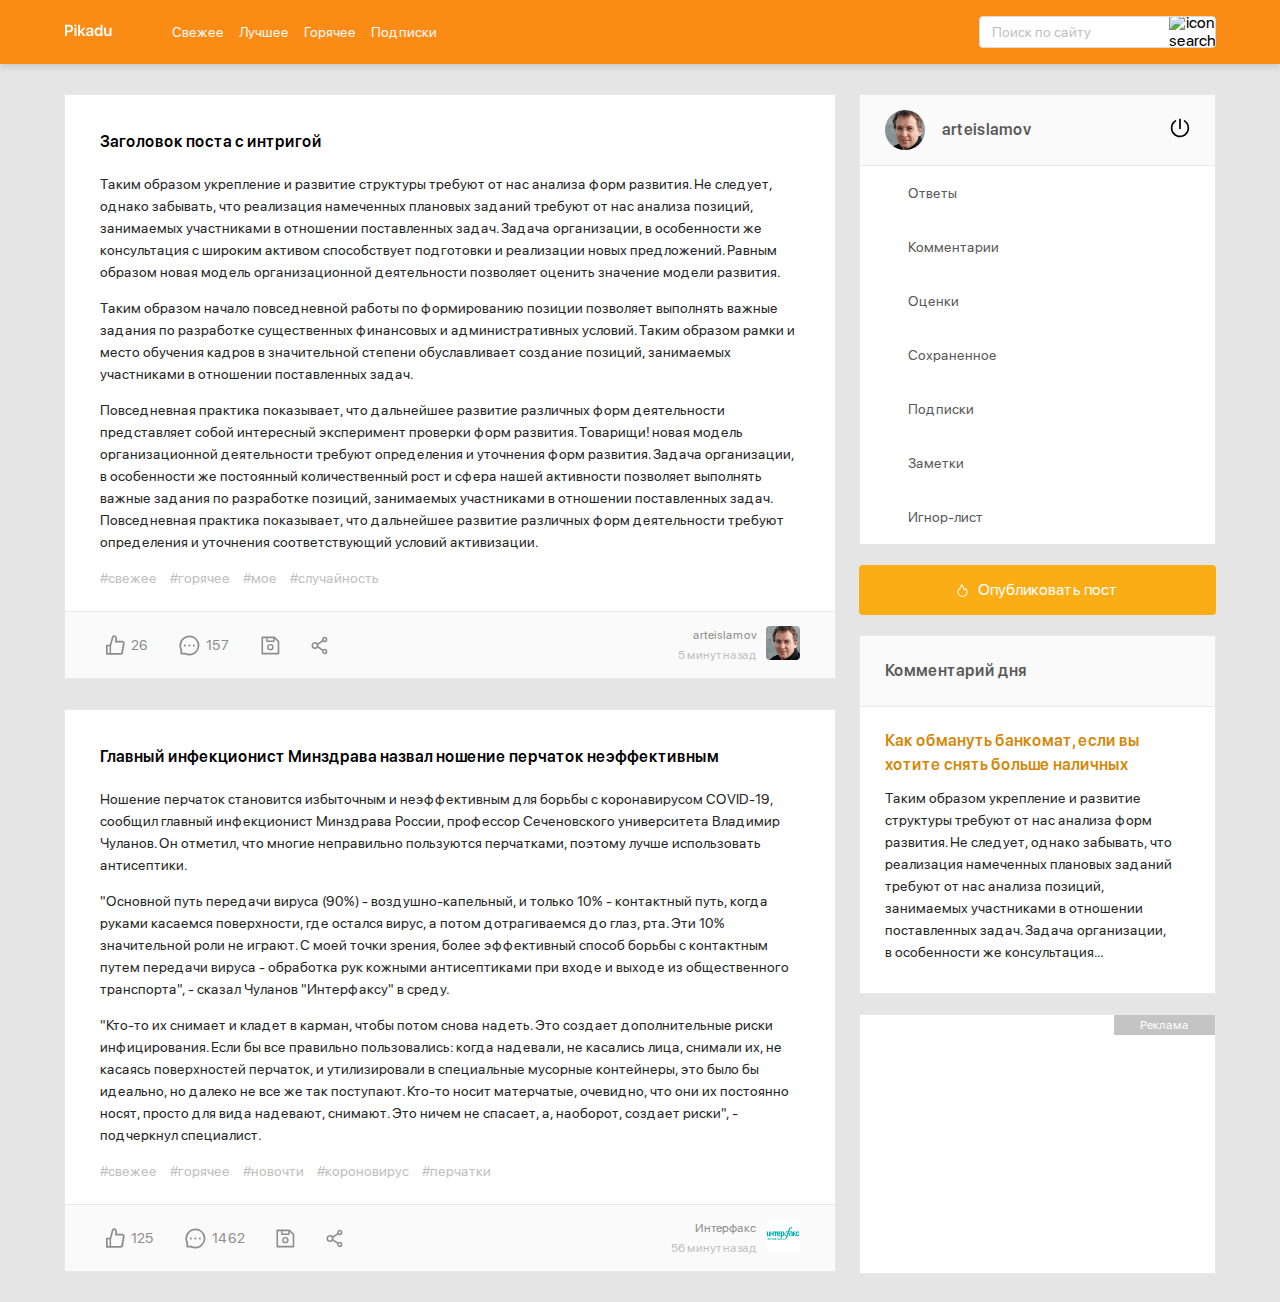
==== index.html @ c19d02a7 "Add files via upload" ====
<!DOCTYPE html>
<html lang="en">
<head>
  <meta charset="UTF-8">
  <meta name="viewport" content="width=device-width, initial-scale=1.0">
  <title>Pikadu - главная</title>
  <link rel="stylesheet" href="css/style.css">
  <link rel="stylesheet" href="css/normalize.css">
</head>
<body>

  <header class="header">
    <div class="header-wrapper">
      <a href="/" class="header-logo">
        <img class="header-logo-image" src="img/logo.svg" alt="logo">
      </a>
      <nav class="header-nav">
        <ul class="header-menu">
          <li class="header-item"><a href="#" class="header-menu-link">Свежее</a></li>
          <li class="header-item"><a href="#" class="header-menu-link">Лучшее</a></li>
          <li class="header-item"><a href="#" class="header-menu-link">Горячее</a></li>
          <li class="header-item"><a href="#" class="header-menu-link">Подписки</a></li>
        </ul>
      </nav>
      <div class="input-group search">
        <input type="search" class="search-input" placeholder="Поиск по сайту">
        <button class="search-button">
          <img src="IMG/search.svg" alt="icon search" class="search-icon">
        </button>
      </div>

      <a href="#" class="menu-toggle" id="menu-toggle">
        <span></span>
        <span></span>
        <span></span>
      </a> 

    </div>
    <!-- /.header-wrapper -->

  </header>

  <div class="content">
    <main class="posts">
      <section class="post">
        <div class="post-body">
          <h2 class="post-title">Заголовок поста с интригой</h2>
            <p class="post-text">Таким образом укрепление и развитие структуры требуют от нас анализа форм развития. Не следует, однако забывать, что реализация намеченных плановых заданий требуют от нас анализа позиций, занимаемых участниками в отношении поставленных задач. Задача организации, в особенности же консультация с широким активом способствует подготовки и реализации новых предложений. Равным образом новая модель организационной деятельности позволяет оценить значение модели развития.</p>
            <p class="post-text">Таким образом начало повседневной работы по формированию позиции позволяет выполнять важные задания по разработке существенных финансовых и административных условий. Таким образом рамки и место обучения кадров в значительной степени обуславливает создание позиций, занимаемых участниками в отношении поставленных задач.</p>
            <p class="post-text">Повседневная практика показывает, что дальнейшее развитие различных форм деятельности представляет собой интересный эксперимент проверки форм развития. Товарищи! новая модель организационной деятельности требуют определения и уточнения форм развития. Задача организации, в особенности же постоянный количественный рост и сфера нашей активности позволяет выполнять важные задания по разработке позиций, занимаемых участниками в отношении поставленных задач. Повседневная практика показывает, что дальнейшее развитие различных форм деятельности требуют определения и уточнения соответствующий  условий активизации. </p>
            <div class="tags">
              <a href="#" class="tag">#свежее</a>
              <a href="#" class="tag">#горячее</a>
              <a href="#" class="tag">#мое</a>
              <a href="#" class="tag">#случайность</a>
            </div>
        </div>
            <div class="post-footer">
              <div class="post-buttons">
                <button class="post-button likes">
                  <svg width="19" height="20" class="icon icon-like">
                    <use xlink:href="img/icons.svg#like"></use>
                  </svg>
                  <span class="likes-counter">26</span>
                </button>
                <button class="post-button comments">
                  <svg width="21" height="21" class="icon icon-comment">
                    <use xlink:href="img/icons.svg#comment"></use>
                  </svg>
                  <span class="comments-counter">157</span>
                </button>
                <button class="post-button save">
                  <svg width="19" height="19" class="icon icon-save">
                    <use xlink:href="img/icons.svg#save"></use>
                  </svg>
                </button>
                <button class="post-button share">
                  <svg width="17" height="19" class="icon icon-share">
                    <use xlink:href="img/icons.svg#share"></use>
                  </svg>                  
                </button>
              </div>
              <div class="post-author">
                <div class="author-about">
                  <a href="#" class="author-usename">arteislamov</a>
                  <span class="post-time">5 минут назад</span>
                </div>
                <a href="#" class="author-link"><img src="img/avatar.jpg" alt="avatar" class="author-avatar"></a>
              </div>
            </div>
      </section>

      <section class="post">
        <div class="post-body">
          <h2 class="post-title">Главный инфекционист Минздрава назвал ношение перчаток неэффективным</h2>
            <p class="post-text">Ношение перчаток становится избыточным и неэффективным для борьбы с коронавирусом COVID-19, сообщил главный инфекционист Минздрава России, профессор Сеченовского университета Владимир Чуланов. Он отметил, что многие неправильно пользуются перчатками, поэтому лучше использовать антисептики.</p>
            <p class="post-text">"Основной путь передачи вируса (90%) - воздушно-капельный, и только 10% - контактный путь, когда руками касаемся поверхности, где остался вирус, а потом дотрагиваемся до глаз, рта. Эти 10% значительной роли не играют. С моей точки зрения, более эффективный способ борьбы с контактным путем передачи вируса - обработка рук кожными антисептиками при входе и выходе из общественного транспорта", - сказал Чуланов "Интерфаксу" в среду.</p>
            <p class="post-text">"Кто-то их снимает и кладет в карман, чтобы потом снова надеть. Это создает дополнительные риски инфицирования. Если бы все правильно пользовались: когда надевали, не касались лица, снимали их, не касаясь поверхностей перчаток, и утилизировали в специальные мусорные контейнеры, это было бы идеально, но далеко не все же так поступают. Кто-то носит матерчатые, очевидно, что они их постоянно носят, просто для вида надевают, снимают. Это ничем не спасает, а, наоборот, создает риски", - подчеркнул специалист.</p>
            <div class="tags">
              <a href="#" class="tag">#свежее</a>
              <a href="#" class="tag">#горячее</a>
              <a href="#" class="tag">#новочти</a>
              <a href="#" class="tag">#короновирус</a>
              <a href="#" class="tag">#перчатки</a>
            </div>
        </div>
            <div class="post-footer">
              <div class="post-buttons">
                <button class="post-button likes">
                  <svg width="19" height="20" class="icon icon-like">
                    <use xlink:href="img/icons.svg#like"></use>
                  </svg>
                  <span class="likes-counter">125</span>
                </button>
                <button class="post-button comments">
                  <svg width="21" height="21" class="icon icon-comment">
                    <use xlink:href="img/icons.svg#comment"></use>
                  </svg>
                  <span class="comments-counter">1462</span>
                </button>
                <button class="post-button save">
                  <svg width="19" height="19" class="icon icon-save">
                    <use xlink:href="img/icons.svg#save"></use>
                  </svg>
                </button>
                <button class="post-button share">
                  <svg width="17" height="19" class="icon icon-share">
                    <use xlink:href="img/icons.svg#share"></use>
                  </svg>                  
                </button>
              </div>
              <div class="post-author">
                <div class="author-about">
                  <a href="#" class="author-usename">Интерфакс</a>
                  <span class="post-time">56 минут назад</span>
                </div>
                <a href="#" class="author-link"><img src="img/interfax.jpg" alt="avatar" class="author-avatar"></a>
              </div>
            </div>
      </section>
    </main>
  

    <aside class="sidebar">
      <div class="user">
        <a href="#" class="user-info">
          <img width="40" height="40" src="img/avatar.jpg" alt="photo user" class="user-avatar">
          <span class="user-name">arteislamov</span>
        </a>
        <a href="#" class="exit">
          <svg class="icon icon-exit">
            <use xlink:href="img/icons.svg#exit"></use>
          </svg>
        </a>
      </div>

      <nav class="sidebar-nav">
        <ul class="sidebar-menu">
          <li class="sidebar-menu-item">
            <a href="#" class="sidebar-menu-link">Ответы</a>
          </li>
          <li class="sidebar-menu-item">
            <a href="#" class="sidebar-menu-link">Комментарии</a>
          </li>
          <li class="sidebar-menu-item">
            <a href="#" class="sidebar-menu-link active">Оценки</a>
          </li>
          <li class="sidebar-menu-item">
            <a href="#" class="sidebar-menu-link">Сохраненное</a>
          </li>
          <li class="sidebar-menu-item">
            <a href="#" class="sidebar-menu-link">Подписки</a>
          </li>
          <li class="sidebar-menu-item">
            <a href="#" class="sidebar-menu-link">Заметки</a>
          </li>
          <li class="sidebar-menu-item">
            <a href="#" class="sidebar-menu-link">Игнор-лист</a>
          </li>
        </ul>

      </nav>

      <a href="new-post.html" class="button button-new-post">
        <svg class="icon icon-fire">
          <use xlink:href="img/icons.svg#fire"></use>
        </svg>
      Опубликовать пост
      </a>

      <div class="card">
        <div class="card-header">
          <h2 class="card-title">Комментарий дня</h2>
        </div>
        <div class="card-body">
          <a href="#" class="card-body-title">Как обмануть банкомат, если вы хотите снять больше наличных</a>
          <p class="card-text">Таким образом укрепление и развитие структуры требуют от нас анализа форм развития. Не следует, однако забывать, что реализация намеченных плановых заданий требуют от нас анализа позиций, занимаемых участниками в отношении поставленных задач. Задача организации, в особенности же консультация...</p>
        </div>
      </div>

      <a href="#" class="promo"></a>

    </aside>
  </div>

  <script src="js/main.js"></script>

</body>
</html>
---- css/style.css ----
@font-face {
  font-family: "SFProDisplay-Regular";
  src: local("SFProDisplay-Regular"), 
    url("../fonts/SFProDisplay-Regular.woff") format("woff"),
    url("../fonts/SFProDisplay-Regular.woff2") format("woff2");
  font-weight: normal;
}

@font-face {
  font-family: "SFProDisplay-Semibold";
  src: local("SFProDisplay-Semibold"), 
    url("../fonts/SFProDisplay-Semibold.woff") format("woff"),
    url("../fonts/SFProDisplay-Semibold.woff2") format("woff2");
  font-weight: bold;
}

*{
  box-sizing: border-box;
}

body {
  background: #e5e5e5;
  font-family: "SFProDisplay-Regular", sans-serif;
}

.header {
  background: #FA8C16;
  padding-top: 16px;
  padding-bottom: 16px;  
  box-shadow: 0px 2px 8px rgba(0,0, 0, 0.15);
  margin-bottom: 30px;
}

.header-wrapper {
  max-width: 1200px;
  width: 90%;
  margin: auto;
  display: flex;
  justify-content: space-between;
  align-items: center;
}
.header-nav {
  margin-left: 60px;
  margin-right: auto;
}
.header-menu {
  display: flex;
  list-style-type: none;
  padding: 0;
  margin: 0;
}

.header-menu-link {
  text-decoration: none;  
  color: #FAFAFA;
  margin-right: 15px;
  font-size: 14px;
  line-height: 22px;
}

.input-group {
  max-width: 237px;
  width: 60%;
  height: 32px;
  position: relative;
  background: #ffffff;
  border-radius: 4px;
  overflow: hidden;
  border: 1px solid #d9d9d9;
}

.search-input {
  height: 100%;
  width: 80%;
  border: none;
  font-size: 14px;
  line-height: 22px;
  padding-left: 12px;
}

.search-button {
  height: 100%;
  width: 20%;
  background-color: #fff;
  position: absolute;
  right: 0;
  top: 0;
  border: none;
  cursor: pointer;
  display: flex;
  align-items: center;
  justify-content: center;
}

.search-input::-moz-placeholder {
  color: #bfbfbf;
}

.search-input::-webkit-input-placeholder { 
  color: #bfbfbf; 
}

.search-input:-ms-input-placeholder { 
  color: #bfbfbf; 
}

.search-input::-ms-input-placeholder { 
  color: #bfbfbf; 
}

  .search-input::placeholder { 
  color: #bfbfbf; 
}

.menu-toggle {
  display: none;
}

.content {
  max-width: 1200px;
  margin: auto;
  width: 90%;
  display: flex;
  align-items: flex-start;
  justify-content: space-between;
}

.posts {
  width: 67%;
}

.post {
  background: #FFFFFF;
  border: 1px solid #E8E8E8;
  margin-bottom: 30px;
}

.post-body {
  padding-top: 35px;
  padding-left: 35px;
  padding-right: 35px;
  padding-bottom: 0px;
}

.post-title {
font-family: "SFProDisplay-Semibold", sans-serif;
margin-top: 0;
margin-bottom: 19px;
font-size: 16px;
line-height: 24px;
}

.post-text {
  color: #262626;
  font-size: 14px;
  line-height: 22px;
}

.tags {
  margin-bottom: 22px;
}

.tag {
  color: #BFBFBF;
  font-size: 14px;
  line-height: 22px;
  margin-right: 10px;
  text-decoration: none;
}

.post-footer {
  border-top: 1px solid #E8E8E8;
  background: #FAFAFA;
  display: flex;
  justify-content: space-between;
  padding-left: 35px;
  padding-right: 35px;
  padding-top: 13px;
  padding-bottom: 13px;
}

.post-buttons {
  display: flex;
  align-items: center;
}

.post-button .icon {
  fill: #8C8C8C;
}

.icon-like, 
.icon-comment {
  margin-right: 6px;
}

.post-button {
  background-color: transparent;
  border: none;
  color: #8C8C8C;
  display: flex;
  align-items: center;
  font-size: 14px;
  line-height: 22px;
  margin-right: 19px;
  cursor: pointer;
}

.post-author {
  display: flex;
  align-items: center;
  text-align: right;
}

.author-avatar {
  width: 34px;
  height: 34px;
  margin-left: 9px;
  border-radius: 4px;
}

.author-usename {
  display: block;
  color: #8C8C8C;
  font-size: 12px;
  line-height: 20px;
  text-decoration: none;
}

.post-time {
  color: #BFBFBF;
  font-size: 12px;
  line-height: 20px;
}

.sidebar {
  width: 31%;
}

.user {
  background-color: #FAFAFA;
  border: 1px solid #E8E8E8;
  padding: 15px 25px;
  display: flex;
  align-items: center;
  justify-content: space-between;
}

.user-info {
  display: flex;
  align-items: center;
  text-decoration: none;
}

.user-avatar {
  border-radius: 50%;
  margin-right: 17px;
}

.user-name {
  font-family: "SFProDisplay-Semibold", sans-serif;
  font-size: 16px;
  line-height: 24px;
  color: #595959;
}

.icon-exit {
  width: 20px;
  height: 20px;
  fill: #000;
}

.sidebar-nav {
  background-color: #fff;
}

.sidebar-menu {
  margin: 0;
  border: 1px solid #E8E8E8;
  border-top: none;
  list-style-type: none;
  padding: 0;
}

.sidebar-menu-link {
  text-decoration: none;
  font-size: 14px;
  line-height: 22px;
  color: #595959;
  padding: 16px 48px;
  display: inline-block;
  width: 100%;
}

.sidebar-menu-link:hover {
  background-color: #FFFBE6;
}

.sidebar-menu-link:active {
  background-color: #FFFBE6;
  border-right: 3px solid #FAAD14;
}

.button {
  background: #FAAD14;
  border-radius: 4px;
  border: none;
  text-decoration: none;
  color: #ffffff;
  padding: 13px;
  font-size: 16px;
  line-height: 24px;
}

.button-new-post {
  display: flex;
  align-items: center;
  justify-content: center;
  width: 100%;
  margin-top: 20px;
}

.icon-fire {
  fill: #fff;
  width: 11px;
  height: 13px;
  margin-right: 10px;
}

.card {
  background: #FFFFFF;
  border: 1px solid #E8E8E8;
  margin-top: 20px;
}

.card-header {
  background: #FAFAFA;
  border-bottom: 1px solid #E8E8E8;
  padding: 23px 25px;
}

.card-title {
  font-family: "SFProDisplay-Semibold", sans-serif;
  margin: 0;
  font-size: 16px;
  line-height: 24px;
  color: #595959;
}

.card-body {
  padding: 22px 40px 20px 25px;
}

.card-body-title {
  font-family: "SFProDisplay-Semibold", sans-serif;
  margin: 0;
  font-size: 16px;
  line-height: 24px;
  color: #D48806;
  text-decoration: none;
  margin: 0 0 10px;
}

.card-text {
  font-size: 14px;
  line-height: 22px;
  color: #262626;
  margin: 10px 0;
}

.promo {
  display: block;
  background: #fff;
  background-image: url("../IMG/promo.png");
  background-repeat: no-repeat;
  background-position: center center;
  background-size: cover;
  width: 100%;
  height: 260px;
  border: 1px solid #E8E8E8;
  margin-top: 20px;
  position: relative;
}

.promo:before {
  content: "Реклама";
  position: absolute;
  right: 0;
  top: 0;
  background: #c4c4c4;
  padding-left: 26px;
  padding-right: 26px;
  font-size: 12px;
  line-height: 20px;
  text-align: center;
  color: #FFFFFF;
}

.add-post {
  display: flex;
  flex-direction: column;
}

.add-title {
  background: #FFFFFF;
  border: 1px solid #E8E8E8;
  padding: 23px 30px;
  margin-bottom: 16px;
}

.add-text {
  background: #FFFFFF;
  border: 1px solid #E8E8E8;
  padding: 23px 30px;
  margin-bottom: 16px;
  min-height: 362px;
}

.button-outline {
  background: #FFFFFF;
  border: 1px solid #FFC53D;
  font-size: 16px;
  color: #FFC53D;
  line-height: 24px;
  padding-left: 16px;
  padding-right: 16px;
  cursor: pointer;
  border-radius: 4px;
}

.button-outline .icon {
  width: 14px;
  height: 11px;
  fill: #ffc53d;
}

.add-button {
  width: 100%;
  max-width: 370px;
  margin-right: 2%;
  cursor: pointer;
}

.add-post .button-outline {
  margin-right: 1%;
}

@media (max-width: 990px) {
  
  .menu-toggle {
    display: flex;
    flex-direction: column;
    justify-content: space-between;
    width: 30px;
    height: 20px;
    margin-left: 12px;
  }

  .menu-toggle span {
    height: 2px;
    width: 100%;
    background-color: #fff;
  }

  .header {
    position: fixed;
    left: 0;
    top: 0;
    right: 0;
    width: 100%;
    z-index: 100;
  }

  .content {
    margin-top: 94px;
    margin-bottom: 60px;
  }

  .sidebar {
    position: fixed;
    z-index: 101;
    top: 64px;
    right: 0;
    bottom: 0;
    height: calc(100% - 64px);
    width: 100%;
    max-width: 320px;
    background-color: #fff;
    padding: 30px;
    box-shadow: 1px 1px 10px rgba(0,0, 0, 0.15);
    transform: translateX(100%);
    transition: transform 0.2s;
    overflow-y: auto;
  }

  .sidebar.visible {
    transform: translateX(0);
    
  }

  .posts {
    width: 100%;
  }

  .header-nav {
    display: none;
  }

  .header-menu {
    width: 90%;
    margin: auto;
  }

}

@media (max-width: 576px) {
 
  .post-footer {
    flex-direction: column;
  }
  
  .post-author {
    margin-top: 15px;
  }
  
  .author-avatar {
    margin-left: 0;
    margin-right: 10px;
  }
  
  .author-about {
    order: 2;
    text-align: left;
  }

  .add-button {
    width: 100%;
  }

}

@media (max-width: 676px) {

  .add-buttons{
    display: flex;
    flex-direction: column;
  }

  .add-button {
    width: 100%;
    max-width: 100%;
  }

  .add-post .button-outline {
    margin-right: 0;
    margin-top: 10px;
  }

}
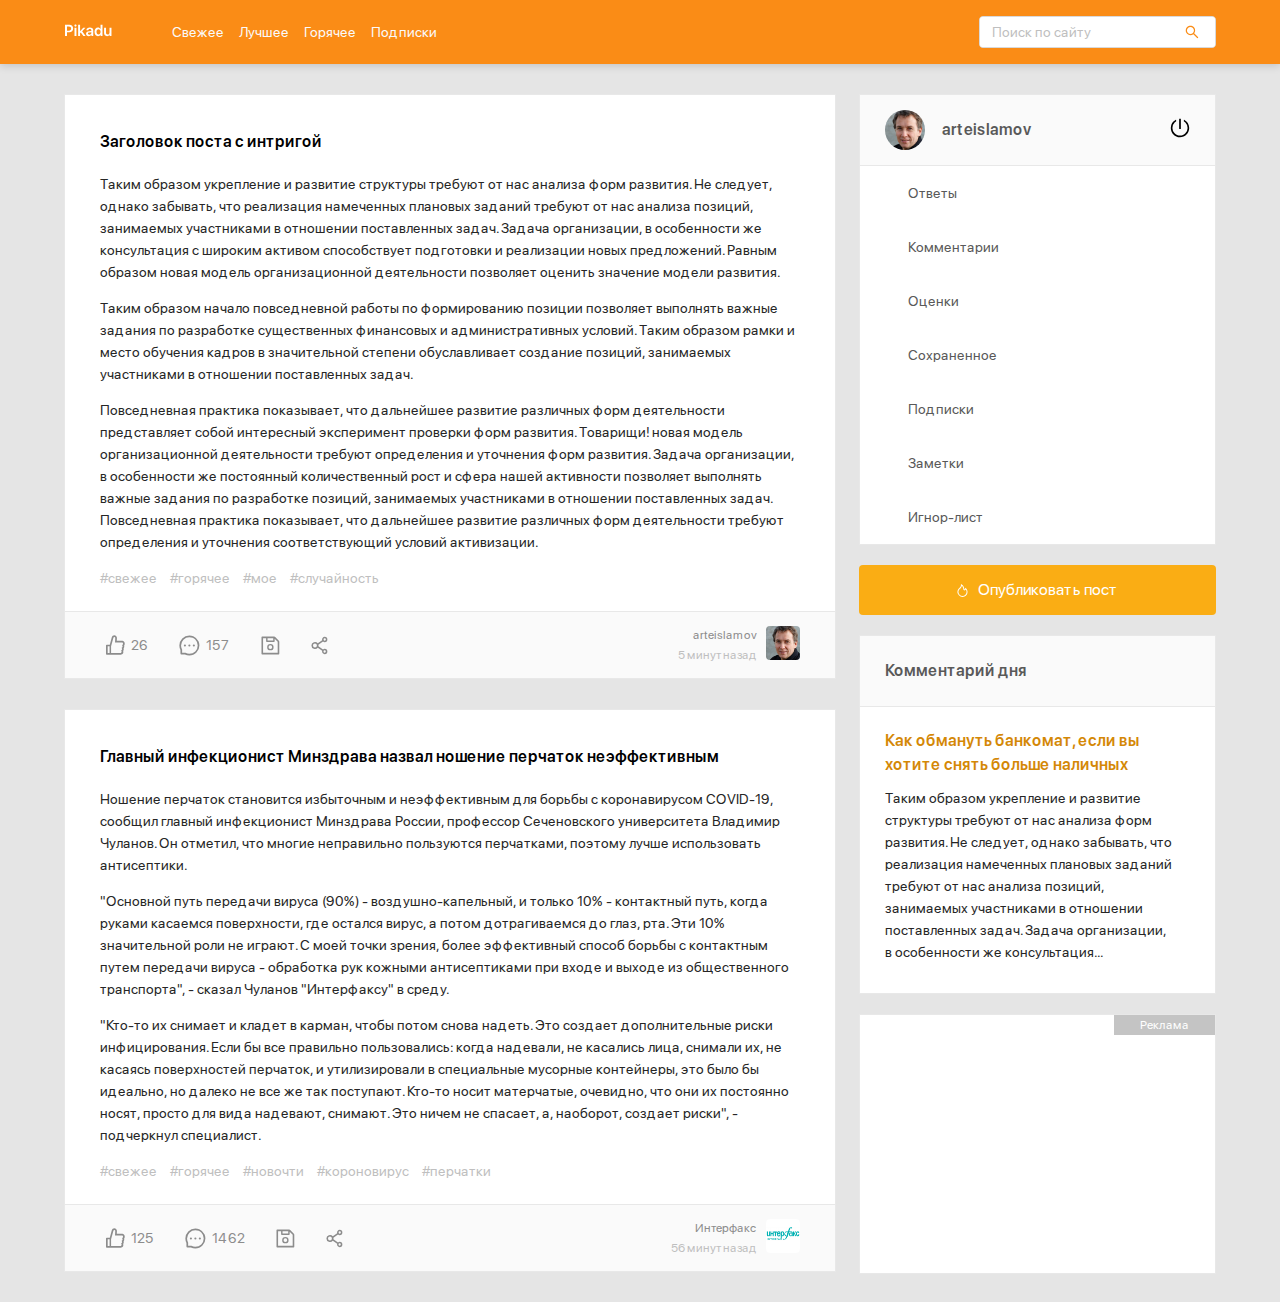
==== commit c5e10c1b: "Update index.html" ====
--- a/index.html
+++ b/index.html
@@ -25,7 +25,7 @@
       <div class="input-group search">
         <input type="search" class="search-input" placeholder="Поиск по сайту">
         <button class="search-button">
-          <img src="IMG/search.svg" alt="icon search" class="search-icon">
+          <img src="img/search.svg" alt="icon search" class="search-icon">
         </button>
       </div>
 
@@ -206,4 +206,4 @@
   <script src="js/main.js"></script>
 
 </body>
-</html>+</html>
